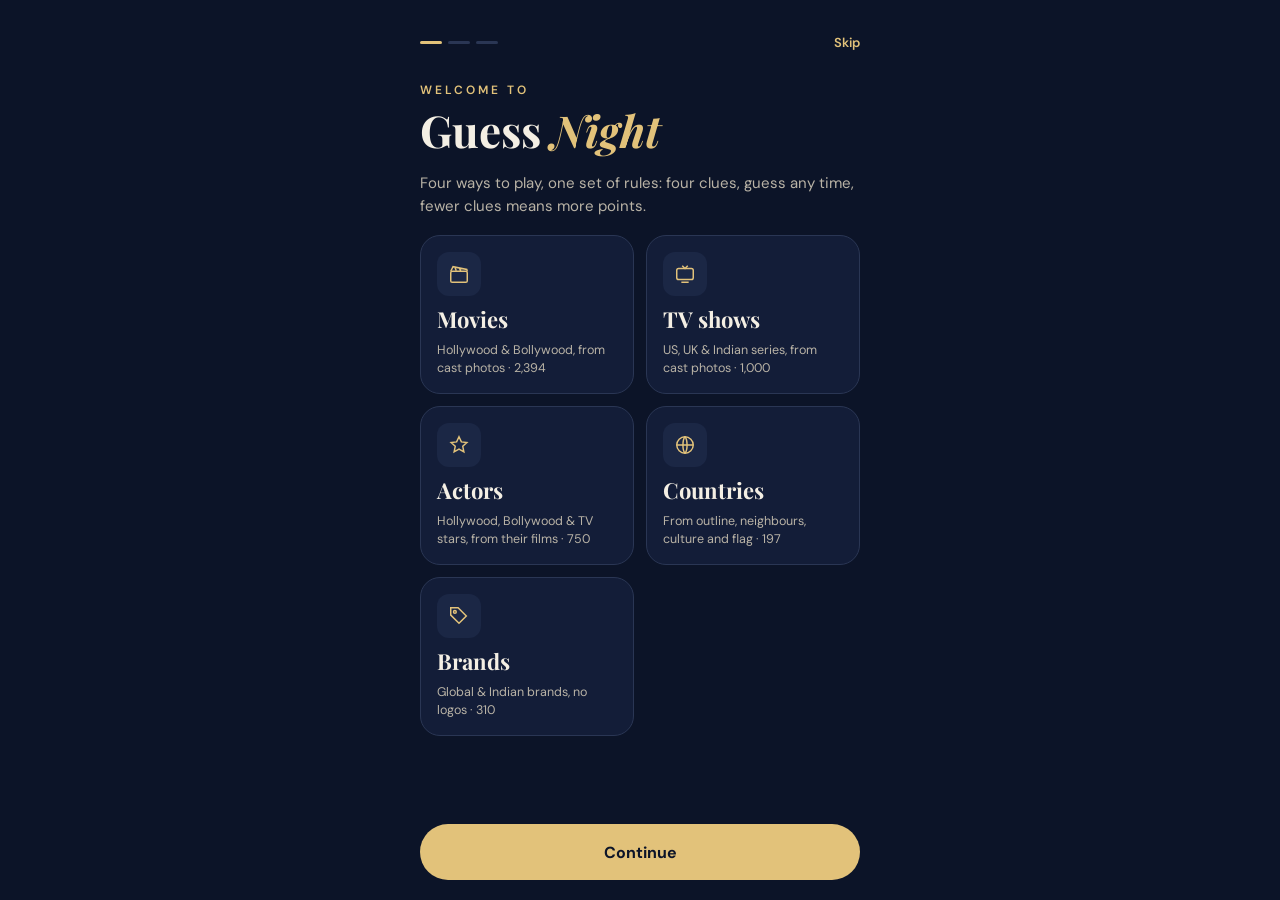
==== beta/index.html @ 8f626cc9 "Beta preview: Guess Night v4.2 with the Actors pack Co-Authored-By: Claude Opus 5.5 (1M context) <no" ====
<!doctype html>
<html lang="en">
<head>
  <meta charset="utf-8" />
  <meta name="viewport" content="width=device-width, initial-scale=1, viewport-fit=cover" />
  <meta name="theme-color" content="#0C1428" />
  <meta name="color-scheme" content="dark" />
  <title>Guess Night</title>
  <link rel="icon" href="data:," />
  <link rel="preconnect" href="https://fonts.googleapis.com" />
  <link rel="preconnect" href="https://fonts.gstatic.com" crossorigin />
  <link href="https://fonts.googleapis.com/css2?family=Playfair+Display:ital,wght@0,600;0,700;1,600&family=DM+Sans:wght@400;500;600;700&display=swap" rel="stylesheet" />
  <script>
    // Anonymous play counts (GoatCounter: no cookies, no personal data). Only on the live site, never on localhost.
    if (/\.github\.io$/.test(location.hostname)) {
      const gc = document.createElement("script"); gc.async = true; gc.src = "https://gc.zgo.at/count.js";
      gc.dataset.goatcounter = "https://shyam3101.goatcounter.com/count"; document.head.appendChild(gc);
    }
  </script>
  <link rel="stylesheet" href="styles.css?v=4.2" />
</head>
<body>
<div id="app">

  <!-- ===== ONBOARDING 1: welcome ===== -->
  <section class="screen" id="ob1" aria-labelledby="ob1q">
    <div class="ob-top"><div class="dots" aria-hidden="true"><i class="on"></i><i></i><i></i></div><button class="link-btn" data-skip>Skip</button></div>
    <div><div class="label gold">Welcome to</div><h1 class="ob-q" id="ob1q" style="font-size:44px">Guess <em style="color:var(--gold)">Night</em></h1></div>
    <p class="ob-sub">Four ways to play, one set of rules: four clues, guess any time, fewer clues means more points.</p>
    <div class="cat-grid" id="obCats"></div>
    <button class="btn primary wide" id="ob1Next" style="margin-top:auto">Continue</button>
  </section>

  <!-- ===== ONBOARDING 2: level ===== -->
  <section class="screen" id="ob2" aria-labelledby="ob2q">
    <div class="ob-top"><div class="dots" aria-hidden="true"><i class="on"></i><i class="on"></i><i></i></div><button class="link-btn" data-skip>Skip</button></div>
    <h1 class="ob-q" id="ob2q">How hard should it be?</h1>
    <p class="ob-sub">You can change this any time.</p>
    <div style="display:flex;flex-direction:column;gap:12px">
      <button class="choice" data-level="supereasy"><span><strong>Just the hits</strong><small>Super easy · only the most famous answers, extra guess.</small></span></button>
      <button class="choice" data-level="easy"><span><strong>Casual</strong><small>Well-known answers with the clearest clues first.</small></span></button>
      <button class="choice" data-level="medium"><span><strong>Buff</strong><small>A good mix of famous and less obvious.</small></span></button>
      <button class="choice" data-level="hard"><span><strong>Nerd</strong><small>Everything, with the trickiest clues first.</small></span></button>
    </div>
  </section>

  <!-- ===== ONBOARDING 3: nickname ===== -->
  <section class="screen" id="ob3" aria-labelledby="ob3q">
    <div class="ob-top"><div class="dots" aria-hidden="true"><i class="on"></i><i class="on"></i><i class="on"></i></div><button class="link-btn" data-skip>Skip</button></div>
    <h1 class="ob-q" id="ob3q">What should we call you?</h1>
    <p class="ob-sub">Shown on your scores. Keep ours or type your own.</p>
    <div class="name-row">
      <label for="nickInput" class="sr">Nickname</label>
      <input id="nickInput" class="text-input" maxlength="24" autocomplete="off" />
      <button class="icon-btn" id="nickShuffle" aria-label="Suggest another name" style="width:56px;height:56px">
        <svg width="20" height="20" viewBox="0 0 24 24" fill="none" stroke="currentColor" stroke-width="2" stroke-linecap="round" aria-hidden="true"><path d="M3 7h3c5 0 7 10 12 10h3M3 17h3c2 0 3.5-1.6 4.7-3.5M14.3 9.5C15.5 8 16.9 7 18 7h3M18 4l3 3-3 3M18 14l3 3-3 3"/></svg>
      </button>
    </div>
    <div style="margin-top:auto;display:flex;flex-direction:column;gap:6px">
      <button class="btn primary wide" id="obPractice">Try a practice round</button>
      <button class="btn text wide" id="obSkipPractice">Skip practice</button>
    </div>
  </section>

  <!-- ===== HUB ===== -->
  <section class="screen" id="hubScreen" aria-labelledby="hubTitle">
    <div class="row"><div class="label gold">Tonight's lineup</div><div class="spacer"></div>
      <button class="icon-btn" id="openSettings" aria-label="Settings"><svg width="18" height="18" viewBox="0 0 24 24" fill="none" stroke="currentColor" stroke-width="1.8" aria-hidden="true"><path d="M4 7h10M18 7h2M4 17h4M12 17h8"/><circle cx="16" cy="7" r="2"/><circle cx="10" cy="17" r="2"/></svg></button>
    </div>
    <div style="text-align:center;display:flex;flex-direction:column;gap:8px">
      <h1 class="title" id="hubTitle" style="font-size:50px">Guess <em style="color:var(--gold)">Night</em></h1>
      <p class="muted" id="hubGreeting" style="margin:0;font-size:15px;line-height:1.5">Pick a category. Four clues. Name it before the curtain falls.</p>
    </div>
    <div class="seg two" id="modeSeg" role="group" aria-label="Game mode"><button data-v="solo">Solo</button><button data-v="party">Party</button></div>

    <div class="cat-grid" id="catGrid"></div>

    <div class="party-setup" id="partySetup" hidden>
      <div class="row"><div class="label">How many players?</div><span class="spacer"></span>
        <div class="stepper"><button class="icon-btn" id="pMinus" aria-label="Remove a player">−</button><b id="pCount" aria-live="polite">3</b><button class="icon-btn" id="pPlus" aria-label="Add a player">+</button></div></div>
      <div class="pnames" id="pNames"></div>
      <div class="label">What are we guessing?</div>
      <div class="row" style="flex-wrap:wrap;gap:6px" id="pCats"></div>
      <div class="muted" id="pCatNote" style="font-size:13px;line-height:1.5"></div>
      <div class="label">How do you play?</div>
      <div class="seg two" id="pStyle" role="group" aria-label="Party style"><button data-v="shout">Shout it out</button><button data-v="turns">Take turns</button></div>
      <div class="muted" id="pStyleNote" style="font-size:13px;line-height:1.5"></div>
      <div id="pRounds"><div class="rounds-box" data-rounds><div class="yp-head"><span class="label" data-rl>Rounds</span><b data-rv>Endless</b></div>
        <div class="range"><div class="rail"><div class="fill" data-rf style="left:0"></div></div><input type="range" min="0" max="5" step="1" data-rr aria-label="Number of rounds"></div>
        <div class="rticks"><span>5</span><span>10</span><span>15</span><span>20</span><span>30</span><span>∞</span></div></div></div>
      <div class="muted" id="pRoundsNote" style="font-size:13px"></div>
      <div class="label">Difficulty</div>
      <div class="seg five" id="pDiff" role="group" aria-label="Difficulty"><button data-v="supereasy">Super easy</button><button data-v="easy">Easy</button><button data-v="medium">Medium</button><button data-v="hard">Hard</button><button data-v="mixed">Mixed</button></div>
      <div class="switch-row"><span id="lblPartyVoice">Hands-free voice<small>The app hears the right answer for you</small></span><button class="switch" role="switch" id="swPartyVoice" aria-labelledby="lblPartyVoice"></button></div>
      <button class="btn primary wide" id="startParty">Start party game</button>
    </div>

    <div class="home-foot" style="margin-top:auto"><span id="hubRecords"></span><span class="spacer"></span><button class="link-btn" id="openAbout">About</button><button class="link-btn" data-howto>How to play</button></div>
  </section>

  <!-- ===== CATEGORY HOME ===== -->
  <section class="screen" id="homeScreen" aria-labelledby="homeTitle">
    <div class="back-row"><button class="icon-btn" data-hub aria-label="Back to all categories"><svg width="18" height="18" viewBox="0 0 24 24" fill="none" stroke="currentColor" stroke-width="2" aria-hidden="true"><path d="M15 6l-6 6 6 6"/></svg></button><div class="label gold" id="homeKicker">Guess Night</div></div>
    <div style="display:flex;flex-direction:column;align-items:center;gap:12px">
      <div class="faces" id="homeFaces"></div>
      <h1 class="title" id="homeTitle" style="font-size:44px;text-align:center"></h1>
      <p class="muted" id="homeGreeting" style="margin:0;text-align:center;font-size:15px;max-width:300px;line-height:1.5"></p>
    </div>
    <div style="display:flex;flex-direction:column;gap:10px" id="homeFilterBox">
      <div class="label" id="homeFilterLabel"></div>
      <div class="row" style="flex-wrap:wrap;gap:6px" id="homeFilters"></div>
    </div>
    <div style="display:flex;flex-direction:column;gap:10px">
      <div class="label">Difficulty</div>
      <div class="seg five" id="homeDiff" role="group" aria-label="Difficulty"><button data-v="supereasy">Super easy</button><button data-v="easy">Easy</button><button data-v="medium">Medium</button><button data-v="hard">Hard</button><button data-v="mixed">Mixed</button></div>
      <div class="diff-note" id="homeDiffNote"></div>
    </div>
    <div style="display:flex;flex-direction:column;gap:10px">
      <div class="label">Time per clue</div>
      <div class="seg three" id="homeTime" role="group" aria-label="Time per clue"><button data-v="15">15 sec</button><button data-v="30">30 sec</button><button data-v="60">1 min</button></div>
    </div>
    <div class="switch-row"><span id="lblHomeVoice">Hands-free voice<small id="homeVoiceNote">Say your answer out loud to guess</small></span><button class="switch" role="switch" id="swHomeVoice" aria-labelledby="lblHomeVoice"></button></div>
    <div style="display:flex;flex-direction:column;gap:10px" id="homeYearsBox">
      <button class="collapse-row" id="yearsToggle" aria-expanded="false" aria-controls="homeYears"><span>Years: <span id="yearsSummary" style="color:var(--gold)">All</span> <span class="match" id="homeMatchMini"></span></span><svg class="chev" width="18" height="18" viewBox="0 0 24 24" fill="none" stroke="currentColor" stroke-width="2" aria-hidden="true"><path d="M6 9l6 6 6-6"/></svg></button>
      <div id="homeYears" class="yp" data-yp hidden></div>
    </div>
    <div id="homeRounds"><div class="rounds-box" data-rounds><div class="yp-head"><span class="label" data-rl>Rounds</span><b data-rv>Endless</b></div>
        <div class="range"><div class="rail"><div class="fill" data-rf style="left:0"></div></div><input type="range" min="0" max="5" step="1" data-rr aria-label="Number of rounds"></div>
        <div class="rticks"><span>5</span><span>10</span><span>15</span><span>20</span><span>30</span><span>∞</span></div></div></div>
    <div class="match" id="homeMatchLine"></div>
    <div style="display:flex;flex-direction:column;gap:10px;margin-top:auto">
      <button class="btn primary wide" id="startSolo">Start solo game</button>
      <button class="daily-card" id="dailyCard"></button>
    </div>
    <div class="home-foot"><span id="homeRecords"></span><span class="spacer"></span><button class="link-btn" id="openStats">Stats</button><button class="link-btn" data-howto>How to play</button></div>
  </section>

  <!-- ===== GAME ===== -->
  <section class="screen" id="gameScreen" aria-label="Game">
    <div class="hud">
      <button class="icon-btn" id="quitBtn" aria-label="Quit game"><svg width="16" height="16" viewBox="0 0 24 24" fill="none" stroke="currentColor" stroke-width="2" aria-hidden="true"><path d="M6 6l12 12M18 6L6 18"/></svg></button>
      <div class="stars" id="hudLives" role="img"></div>
      <div class="label gold" id="hudMode" hidden></div>
      <div class="hud-score"><b id="hudScore">0</b><small id="hudStreak">No streak yet</small></div>
    </div>
    <div style="display:flex;flex-direction:column;gap:10px">
      <div class="act-row">
        <div class="act-title" id="actTitle">Act I</div>
        <div class="ring" id="ring" role="timer" aria-live="off">
          <svg width="48" height="48" viewBox="0 0 48 48" aria-hidden="true"><circle class="track" cx="24" cy="24" r="20" fill="none" stroke-width="3"/><circle class="prog" id="ringProg" cx="24" cy="24" r="20" fill="none" stroke-width="3" stroke-linecap="round" stroke-dasharray="125.66" stroke-dashoffset="0"/></svg>
          <span id="ringNum">15</span>
        </div>
      </div>
      <div class="bars" id="bars" aria-hidden="true"><i><b></b></i><i><b></b></i><i><b></b></i><i><b></b></i></div>
      <div class="worth"><span id="actHint"></span><span>Worth <b id="worthNum">150</b></span></div>
    </div>
    <div class="mix-chip" id="mixChip" hidden></div>
    <div class="cast" id="cast" aria-live="polite"></div>
    <div class="info-cards" id="infoCards"></div>
    <div class="tried" id="tried" hidden></div>
    <div class="coach" id="coach" hidden><p id="coachText"></p><div class="row"><span class="label" id="coachStep"></span><span class="spacer"></span><button class="btn primary" id="coachNext" style="height:44px">Next</button></div></div>
    <div class="guess-area">
      <div class="heard" id="heard" aria-live="polite"></div>
      <div class="feedback" id="feedback" aria-live="polite"></div>
      <div class="guess-row">
        <div class="sugg" id="sugg" hidden role="listbox" aria-label="Matching answers"></div>
        <label for="guessInput" class="sr">Your answer</label>
        <input id="guessInput" class="text-input" placeholder="Search" autocomplete="off" autocorrect="off" autocapitalize="off" spellcheck="false" enterkeyhint="go" />
        <button class="mic" id="micBtn" aria-label="Turn on hands-free voice" aria-pressed="false"><svg width="22" height="22" viewBox="0 0 24 24" fill="none" stroke="currentColor" stroke-width="1.8" stroke-linecap="round" aria-hidden="true"><rect x="9" y="3" width="6" height="11" rx="3"/><path d="M5 11a7 7 0 0 0 14 0M12 18v3"/></svg></button>
        <button class="btn primary" id="guessBtn" style="height:56px;padding:0 20px">Guess</button>
      </div>
      <div class="hint-line" id="hintLine">3 guesses left</div>
      <div class="row"><button class="btn text" id="skipBtn" style="color:var(--muted);padding:0 4px">Skip</button><span class="spacer"></span><button class="btn text" id="nextActBtn" style="padding:0 4px">Next clue now</button></div>
    </div>
  </section>

  <!-- ===== REVEAL ===== -->
  <section class="screen" id="revealScreen" aria-labelledby="revTitle">
    <div class="label gold">And the answer is</div>
    <div class="poster-wrap" id="revVisual"><img class="poster" id="revPoster" alt="" /><div class="shimmer" id="revShimmer" hidden></div></div>
    <div class="tier" id="revTier"></div>
    <div style="display:flex;flex-direction:column;gap:4px"><h2 class="title" id="revTitle" style="font-size:34px"></h2><div class="muted" id="revMeta" style="font-size:14px"></div></div>
    <div class="breakdown" id="revBreak"></div>
    <div class="row" style="justify-content:center;align-items:baseline;gap:10px"><div class="big-pts" id="revPts">+0</div><div class="muted" id="revTotal" style="font-size:14px"></div></div>
    <div id="revBadge"></div>
    <div class="board" id="revBoard" hidden></div>
    <div class="stars" id="revLives" role="img" style="justify-content:center"></div>
    <div class="starring" id="revStarring"></div>
    <button class="stay" id="reportBtn" style="font-size:12px">Report a problem with this one</button>
    <div class="rev-cta">
      <button class="btn primary wide big" id="revNext"><span class="fillbar" aria-hidden="true"></span><span class="lbl" id="revNextLbl">Next</span></button>
      <div class="row" style="justify-content:center;gap:18px"><button class="stay" id="revStay" hidden>Stay on this one</button><button class="stay" id="revEnd">End game</button></div>
    </div>
  </section>

  <!-- ===== GAME OVER ===== -->
  <section class="screen" id="overScreen" aria-labelledby="overTitle">
    <div style="text-align:center;display:flex;flex-direction:column;align-items:center;gap:8px;padding-top:10px">
      <svg class="trophy" width="54" height="54" viewBox="0 0 24 24" fill="none" stroke="currentColor" stroke-width="1.4" aria-hidden="true"><path d="M8 4h8v5a4 4 0 0 1-8 0z"/><path d="M8 6H5a3 3 0 0 0 3 4M16 6h3a3 3 0 0 1-3 4M12 13v4M9 21h6M10 17h4"/></svg>
      <div class="label gold">The awards</div>
      <h1 class="title" id="overTitle" style="font-size:22px;font-weight:600;font-style:italic">For outstanding guessing, the score goes to</h1>
      <div class="muted" id="overName"></div>
      <div class="big-pts" id="overScore" style="font-size:64px">0</div>
    </div>
    <div id="overAward"></div>
    <div class="grid2">
      <div class="stat"><small id="overNailedLabel">Nailed</small><b id="overNailed">0</b></div>
      <div class="stat"><small>Best streak</small><b id="overStreak">0</b></div>
    </div>
    <div class="list-line" id="overLists"></div>
    <div style="margin-top:auto;display:flex;flex-direction:column;gap:8px">
      <button class="btn primary wide" id="overAgain">Play again</button>
      <div class="row"><button class="btn ghost" id="overShare" style="flex:1">Share score</button><button class="btn ghost" id="overHome" style="flex:1">Home</button></div>
    </div>
  </section>

  <!-- ===== PARTY PODIUM ===== -->
  <section class="screen" id="podiumScreen" aria-labelledby="podTitle">
    <div style="text-align:center;display:flex;flex-direction:column;align-items:center;gap:6px;padding-top:6px">
      <svg class="trophy" width="48" height="48" viewBox="0 0 24 24" fill="none" stroke="currentColor" stroke-width="1.4" aria-hidden="true"><path d="M8 4h8v5a4 4 0 0 1-8 0z"/><path d="M8 6H5a3 3 0 0 0 3 4M16 6h3a3 3 0 0 1-3 4M12 13v4M9 21h6M10 17h4"/></svg>
      <div class="label gold">And the award goes to</div>
      <h1 class="title" id="podTitle" style="font-size:40px"></h1>
      <div class="muted" id="podSub"></div>
    </div>
    <div class="podium" id="podium"></div>
    <div class="board" id="podBoard"></div>
    <div class="label">Special awards</div>
    <div class="awards-list" id="podAwards"></div>
    <div style="margin-top:auto;display:flex;gap:8px"><button class="btn primary" id="podRematch" style="flex:1">Rematch</button><button class="btn ghost" id="podHome" style="flex:1">Home</button></div>
  </section>

  <!-- ===== DAILY RESULT ===== -->
  <section class="screen" id="dailyScreen" aria-labelledby="dailyTitle">
    <div class="row"><button class="icon-btn" data-home aria-label="Back"><svg width="18" height="18" viewBox="0 0 24 24" fill="none" stroke="currentColor" stroke-width="2" aria-hidden="true"><path d="M15 6l-6 6 6 6"/></svg></button><div class="label gold" id="dailyKicker">Daily challenge</div></div>
    <div style="text-align:center;display:flex;flex-direction:column;gap:6px"><h1 class="title" id="dailyTitle" style="font-size:36px"></h1><div class="muted" id="dailySub"></div></div>
    <div class="squares" id="dailySquares"></div>
    <div class="muted" style="font-size:12px;text-align:center">Gold = solved on the first clue. Darker = more clues needed. Empty = missed.</div>
    <div class="list-line" id="dailyFilms"></div>
    <div class="share-box" id="dailyShare"></div>
    <div style="margin-top:auto;display:flex;gap:8px"><button class="btn primary" id="dailyShareBtn" style="flex:1">Share</button><button class="btn ghost" id="dailyCopyBtn" style="flex:1">Copy</button></div>
    <div class="muted" style="font-size:13px;text-align:center">A new set of 5 arrives tomorrow.</div>
  </section>

  <!-- ===== STATS ===== -->
  <section class="screen" id="statsScreen" aria-labelledby="statsTitle">
    <div class="row"><button class="icon-btn" data-home aria-label="Back"><svg width="18" height="18" viewBox="0 0 24 24" fill="none" stroke="currentColor" stroke-width="2" aria-hidden="true"><path d="M15 6l-6 6 6 6"/></svg></button><h1 class="title" id="statsTitle" style="font-size:28px">Your stats</h1></div>
    <div class="grid2" id="statsGrid"></div>
    <div class="label" id="statsCatLabel">Accuracy</div>
    <div id="statsInd" style="display:flex;flex-direction:column;gap:10px"></div>
    <div class="label" id="statsDecadeLabel">Best decade</div>
    <div id="statsDecade" class="list-line"></div>
    <button class="btn text" id="resetStats" style="margin-top:auto">Reset stats</button>
  </section>

  <!-- ===== SETTINGS ===== -->
  <section class="screen" id="settingsScreen" aria-labelledby="setTitle">
    <div class="row"><button class="icon-btn" data-hub aria-label="Back"><svg width="18" height="18" viewBox="0 0 24 24" fill="none" stroke="currentColor" stroke-width="2" aria-hidden="true"><path d="M15 6l-6 6 6 6"/></svg></button><h1 class="title" id="setTitle" style="font-size:28px">Settings</h1></div>
    <div class="set-group"><div class="label">Difficulty</div>
      <div class="seg five" id="setDiff" role="group" aria-label="Difficulty"><button data-v="supereasy">Super easy</button><button data-v="easy">Easy</button><button data-v="medium">Medium</button><button data-v="hard">Hard</button><button data-v="mixed">Mixed</button></div></div>
    <div class="set-group"><div class="label">Time per clue</div>
      <div class="seg three" id="setTime" role="group" aria-label="Time per clue"><button data-v="15">15 sec</button><button data-v="30">30 sec</button><button data-v="60">1 min</button></div>
      <div class="muted" style="font-size:12px">Daily challenges always use 15 seconds, so everyone's scores compare fairly.</div>
      <div class="toggle-row"><span id="lblAuto">Auto next<small style="display:block;color:var(--muted);font-size:12px">Start the next round 3 seconds after each answer</small></span><button class="switch" role="switch" id="swAuto" aria-labelledby="lblAuto"></button></div></div>
    <div class="set-group"><label class="label" for="setNick">Nickname</label><input id="setNick" class="text-input" maxlength="24" autocomplete="off" /></div>
    <div>
      <div class="toggle-row"><span id="lblSound">Sound effects</span><button class="switch" role="switch" id="swSound" aria-labelledby="lblSound"></button></div>
      <div class="toggle-row"><span id="lblVib">Vibration</span><button class="switch" role="switch" id="swVib" aria-labelledby="lblVib"></button></div>
      <div class="toggle-row"><span id="lblVoice">Hands-free voice</span><button class="switch" role="switch" id="swVoice" aria-labelledby="lblVoice"></button></div>
      <div class="set-group" style="padding:12px 0"><div class="label">Voice language</div>
        <div class="seg three" id="setLang" role="group" aria-label="Voice language"><button data-v="en-IN">English (India)</button><button data-v="en-US">English (US)</button><button data-v="hi-IN">Hindi</button></div>
        <div class="muted" id="voiceSupport" style="font-size:12px"></div></div>
      <div class="toggle-row"><span id="lblRm">Reduce motion</span><button class="switch" role="switch" id="swRm" aria-labelledby="lblRm"></button></div>
    </div>
    <button class="btn ghost wide" id="resetSeen">Reset seen answers</button>
    <button class="btn ghost wide" id="replayTutorial">Replay the tutorial</button>
    <button class="btn ghost wide" id="openAbout2">About &amp; credits</button>
  </section>

  <!-- ===== ABOUT ===== -->
  <section class="screen" id="aboutScreen" aria-labelledby="aboutTitle">
    <div class="row"><button class="icon-btn" data-hub aria-label="Back"><svg width="18" height="18" viewBox="0 0 24 24" fill="none" stroke="currentColor" stroke-width="2" aria-hidden="true"><path d="M15 6l-6 6 6 6"/></svg></button><h1 class="title" id="aboutTitle" style="font-size:28px">About</h1></div>
    <div class="about" id="aboutBody"></div>
  </section>
</div>

<!-- countdown -->
<div class="overlay" id="countdown" hidden aria-live="assertive">
  <div class="countdown">
    <span class="slate" id="cdIcon"></span>
    <div class="label gold" id="cdLabel">Round 1</div>
    <div class="num" id="cdNum">3</div>
  </div>
</div>

<!-- how to play -->
<div class="sheet-bg" id="howTo" hidden>
  <div class="sheet" role="dialog" aria-modal="true" aria-labelledby="howToTitle">
    <h2 class="title" id="howToTitle" style="font-size:26px">How to play</h2>
    <ol id="howToActs"></ol>
    <p class="muted" style="margin:0;line-height:1.6;font-size:14px">A new clue arrives every 15 seconds (30 seconds or 1 minute in Settings). Guess any time. Earlier clues are worth more (100, 75, 50, 25) plus a speed bonus. You get 3 guesses per round; each miss costs 10 points. Right answers in a row raise your streak multiplier. Miss one and you lose a star; lose all 3 and the curtain falls. Skip up to 3 per game without losing a star (your streak resets). A close answer, like another title from the same series or franchise, earns 75%.</p>
    <button class="btn primary wide" data-close>Got it</button>
  </div>
</div>

<div class="sheet-bg" id="whoSheet" hidden>
  <div class="sheet" role="dialog" aria-modal="true" aria-labelledby="whoTitle">
    <div class="label gold" id="whoKicker">Correct!</div>
    <h2 class="title" id="whoTitle" style="font-size:28px">Who said it?</h2>
    <div class="muted" id="whoPts"></div>
    <div class="who-list" id="whoList"></div>
    <button class="btn text" id="whoNobody">Nobody, it was misheard. Keep playing</button>
  </div>
</div>
<div class="sheet-bg" id="reportSheet" hidden>
  <div class="sheet" role="dialog" aria-modal="true" aria-labelledby="reportTitle">
    <h2 class="title" id="reportTitle" style="font-size:24px">What's wrong?</h2>
    <div class="muted" id="reportFilm" style="font-size:14px"></div>
    <div class="who-list" id="reportReasons" style="grid-template-columns:1fr"></div>
    <label class="label" for="reportNote">Note (optional)</label>
    <input id="reportNote" class="text-input" maxlength="200" placeholder="What did you notice?" autocomplete="off" />
    <button class="btn primary wide" id="reportSend" disabled>Send report</button>
    <p class="muted" style="margin:0;font-size:12px;line-height:1.5">Opens a pre-filled report on GitHub in a new tab (you'll need a free GitHub account to submit it). It's also saved on this device.</p>
    <button class="btn text wide" data-close>Cancel</button>
  </div>
</div>
<div class="sheet-bg" id="voiceSheet" hidden>
  <div class="sheet" role="dialog" aria-modal="true" aria-labelledby="voiceTitle">
    <h2 class="title" id="voiceTitle" style="font-size:26px">Hands-free voice</h2>
    <p class="muted" style="margin:0;line-height:1.6;font-size:14px">While a round is on screen, the microphone listens. Say the answer and it counts the moment it's right. Chatter and wrong answers are ignored and never cost you anything. You can also say “next clue” or “skip”.</p>
    <p class="muted" style="margin:0;line-height:1.6;font-size:14px">Your browser's speech service (Apple or Google) turns speech into text. Your browser will ask for microphone permission once. The mic is only on during a round, never on menus.</p>
    <button class="btn primary wide" id="voiceOk">Turn on voice</button>
    <button class="btn text wide" data-close>Not now</button>
  </div>
</div>

<canvas id="confetti" hidden></canvas>
<div class="toast" id="toast" hidden role="status"></div>

<script src="packs/manifest.js?v=4.2"></script>
<script src="core.js?v=4.2"></script>
<script src="packs.js?v=4.2"></script>
<script src="game.js?v=4.2"></script>
<script src="app.js?v=4.2"></script>
</body>
</html>
---- beta/styles.css ----
:root {
      --bg: #0C1428; --s1: #131D38; --s2: #1B2745; --b1: #2A3654; --b2: #3A4766;
      --gold: #E2C27A; --gold-h: #F1D9A0; --text: #F4EFE4; --muted: #B9B3A6; --dim: #8E97AE; --coral: #F08A6C;
      --serif: 'Playfair Display', Georgia, serif; --sans: 'DM Sans', system-ui, -apple-system, sans-serif;
    }
    * { box-sizing: border-box; -webkit-tap-highlight-color: transparent; }
    html, body { margin: 0; min-height: 100%; background: var(--bg); color: var(--text); font-family: var(--sans); -webkit-font-smoothing: antialiased; }
    button, input { font: inherit; color: inherit; }
    button { cursor: pointer; }
    button:disabled { cursor: default; }
    [hidden] { display: none !important; }
    :focus-visible { outline: 2px solid var(--gold); outline-offset: 3px; }
    a { color: var(--gold); }

    #app { max-width: 480px; margin: 0 auto; min-height: 100dvh; padding: max(20px, env(safe-area-inset-top)) 20px max(20px, env(safe-area-inset-bottom)); display: flex; flex-direction: column; }
    .screen { display: none; flex: 1; flex-direction: column; gap: 18px; min-height: 0; }
    .screen.active { display: flex; animation: fade 260ms ease both; }
    @keyframes fade { from { opacity: 0; transform: translateY(6px); } to { opacity: 1; transform: none; } }

    /* ---------- shared bits ---------- */
    .label { font-size: 12px; font-weight: 600; letter-spacing: 2px; text-transform: uppercase; color: var(--muted); }
    .label.gold { color: var(--gold); letter-spacing: 3px; }
    .serif { font-family: var(--serif); }
    .title { font-family: var(--serif); font-weight: 700; line-height: 1.05; margin: 0; }
    .btn { height: 56px; border-radius: 999px; border: 0; padding: 0 24px; font-weight: 700; font-size: 16px; display: inline-flex; align-items: center; justify-content: center; gap: 8px; }
    .btn.primary { background: var(--gold); color: var(--bg); }
    .btn.primary:hover { background: var(--gold-h); }
    .btn.primary:disabled { opacity: .45; }
    .btn.ghost { background: transparent; border: 1px solid var(--b1); color: var(--text); font-weight: 600; }
    .btn.text { background: transparent; color: var(--gold); height: 44px; font-weight: 600; font-size: 14px; }
    .btn.wide { width: 100%; }
    .icon-btn { width: 44px; height: 44px; border-radius: 50%; border: 1px solid var(--b1); background: transparent; color: #C9C3B6; display: grid; place-items: center; flex: 0 0 auto; }
    .chip { height: 44px; padding: 0 12px; white-space: nowrap; border-radius: 999px; border: 1.5px solid var(--b2); background: transparent; color: var(--text); font-weight: 600; font-size: 14px; display: inline-flex; align-items: center; gap: 6px; }
    .chip[aria-pressed="true"] { background: var(--gold); border-color: var(--gold); color: var(--bg); font-weight: 700; }
    .chip .tick { display: none; }
    .chip[aria-pressed="true"] .tick { display: inline; }
    .chip:disabled { border-style: dashed; color: var(--dim); }
    .seg { display: grid; grid-template-columns: repeat(4, minmax(0, 1fr)); border: 1px solid var(--b1); border-radius: 14px; overflow: hidden; }
    .seg.three { grid-template-columns: repeat(3, minmax(0, 1fr)); }
    .seg button { height: 44px; border: 0; background: transparent; color: var(--text); font-weight: 600; font-size: 14px; }
    .seg button[aria-pressed="true"] { background: var(--s2); color: var(--gold); font-weight: 700; }
    .row { display: flex; align-items: center; gap: 10px; }
    .spacer { flex: 1; }
    .muted { color: var(--muted); }
    .card { background: var(--s1); border: 1px solid var(--b1); border-radius: 18px; padding: 16px; }
    .stars { display: flex; gap: 6px; align-items: center; }
    .star { width: 16px; height: 16px; }
    .star.lost path { fill: none; stroke: var(--b2); stroke-width: 1.5; }
    .divider { border-top: 1px solid var(--b1); }

    /* ---------- onboarding ---------- */
    .ob-top { display: flex; align-items: center; justify-content: space-between; min-height: 44px; }
    .dots { display: flex; gap: 6px; }
    .dots i { width: 22px; height: 3px; border-radius: 3px; background: var(--b1); }
    .dots i.on { background: var(--gold); }
    .ob-q { font-family: var(--serif); font-size: 32px; font-weight: 700; line-height: 1.1; margin: 8px 0 0; }
    .ob-sub { color: var(--muted); font-size: 15px; margin: 0; line-height: 1.5; }
    .choice { width: 100%; min-height: 88px; text-align: left; border-radius: 18px; border: 1.5px solid var(--b1); background: var(--s1); padding: 16px 18px; display: flex; align-items: center; gap: 14px; }
    .choice[aria-pressed="true"] { border-color: var(--gold); background: var(--s2); }
    .choice strong { display: block; font-size: 17px; }
    .choice small { display: block; color: var(--muted); font-size: 13px; margin-top: 3px; line-height: 1.4; }
    .choice .check { margin-left: auto; width: 26px; height: 26px; border-radius: 50%; border: 1.5px solid var(--b2); display: grid; place-items: center; flex: 0 0 auto; color: var(--bg); }
    .choice[aria-pressed="true"] .check { background: var(--gold); border-color: var(--gold); }
    .choice .emblem { width: 44px; height: 44px; border-radius: 12px; background: var(--s2); display: grid; place-items: center; color: var(--gold); flex: 0 0 auto; }
    .name-row { display: flex; gap: 8px; }
    .text-input { flex: 1; min-width: 0; height: 56px; border-radius: 999px; border: 1px solid var(--b2); background: var(--s1); color: var(--text); padding: 0 20px; font-size: 17px; outline: none; }
    .text-input:focus { border-color: var(--gold); }

    /* ---------- home ---------- */
    .faces { display: flex; justify-content: center; }
    .faces img { width: 80px; height: 80px; border-radius: 50%; object-fit: cover; object-position: 50% 20%; border: 2px solid var(--gold); filter: grayscale(1); background: var(--s2); }
    .faces img + img { margin-left: -18px; }
    .daily-card { width: 100%; text-align: left; display: flex; align-items: center; gap: 14px; border-radius: 18px; border: 1px solid var(--gold); background: linear-gradient(135deg, rgba(226,194,122,.14), rgba(226,194,122,.03)); padding: 14px 16px; min-height: 64px; color: var(--text); }
    .daily-card strong { display: block; font-size: 15px; }
    .daily-card small { color: var(--muted); font-size: 13px; }
    .daily-card .cal { width: 40px; height: 40px; border-radius: 10px; background: var(--gold); color: var(--bg); display: grid; place-items: center; font-weight: 700; font-family: var(--serif); font-size: 18px; flex: 0 0 auto; }
    .home-foot { display: flex; align-items: center; gap: 14px; font-size: 13px; color: var(--muted); }
    .home-foot b { color: var(--text); }
    .link-btn { background: none; border: 0; color: var(--gold); font-weight: 600; font-size: 13px; padding: 12px 0; }

    /* ---------- game ---------- */
    .hud { display: flex; align-items: center; justify-content: space-between; gap: 10px; }
    .hud-score { text-align: right; }
    .hud-score b { display: block; font-size: 18px; }
    .hud-score small { font-size: 11px; color: var(--muted); }
    .act-row { display: flex; align-items: center; justify-content: space-between; gap: 10px; }
    .act-title { font-family: var(--serif); font-size: 25px; font-weight: 600; }
    .act-title em { color: var(--gold); }
    .ring { position: relative; width: 48px; height: 48px; flex: 0 0 auto; }
    .ring svg { transform: rotate(-90deg); }
    .ring .track { stroke: var(--b1); }
    .ring .prog { stroke: var(--gold); transition: stroke 200ms; }
    .ring span { position: absolute; inset: 0; display: grid; place-items: center; font-weight: 700; font-size: 16px; font-variant-numeric: tabular-nums; color: var(--gold); }
    .ring.low .prog { stroke: var(--coral); }
    .ring.low span { color: var(--coral); animation: pulse 1s ease infinite; }
    @keyframes pulse { 50% { transform: scale(1.18); } }
    .bars { display: grid; grid-template-columns: repeat(4, minmax(0, 1fr)); gap: 6px; }
    .bars i { height: 3px; background: var(--b1); position: relative; overflow: hidden; }
    .bars i b { position: absolute; inset: 0; background: var(--gold); transform-origin: left; transform: scaleX(0); }
    .worth { font-size: 13px; color: var(--muted); display: flex; justify-content: space-between; }
    .worth b { color: var(--gold); font-size: 15px; }

    .cast { display: grid; grid-template-columns: repeat(2, minmax(0, 1fr)); gap: 16px 14px; }
    .actor { display: flex; flex-direction: column; gap: 8px; min-width: 0; }
    .actor .ph { height: clamp(128px, 24dvh, 214px); border-radius: 4px; overflow: hidden; outline: 1px solid var(--gold); outline-offset: 4px; background: var(--s1); }
    .actor .ph img { width: 100%; height: 100%; object-fit: cover; object-position: 50% 20%; display: block; }
    .actor .nm { font-size: 13px; line-height: 1.25; text-align: center; opacity: 0; transform: translateY(8px); transition: opacity 380ms ease, transform 380ms ease; min-height: 16px; }
    .cast.names .nm { opacity: 1; transform: none; }
    .actor.extra .nm { color: var(--gold); }
    .actor.flip { animation: flipIn 520ms cubic-bezier(.2,.8,.3,1) both; }
    @keyframes flipIn { from { transform: perspective(700px) rotateY(85deg); opacity: 0; } to { transform: none; opacity: 1; } }
    .actor.spot .ph { animation: spot 1.6s ease both; }
    @keyframes spot { 0% { box-shadow: 0 0 0 0 rgba(226,194,122,0); } 25% { box-shadow: 0 0 40px 10px rgba(226,194,122,.55); } 100% { box-shadow: 0 0 0 0 rgba(226,194,122,0); } }
    .locked .ph { outline: 0; border: 1px dashed var(--b2); background: transparent; display: flex; flex-direction: column; align-items: center; justify-content: center; gap: 8px; color: var(--muted); text-align: center; }
    .locked .ph em { font-family: var(--serif); font-size: 16px; color: var(--text); }
    .locked .ph small { font-size: 12px; }
    .cast.compact { grid-template-columns: repeat(4, minmax(0, 1fr)); gap: 8px; }
    .cast.compact .ph { height: 104px; outline-offset: 3px; }
    .cast.compact .nm { font-size: 11.5px; text-align: left; }
    .synopsis { border-top: 1px solid var(--b1); border-bottom: 1px solid var(--b1); padding: 14px 4px; display: flex; flex-direction: column; gap: 8px; }
    .synopsis p { margin: 0; font-family: var(--serif); font-style: italic; font-size: 18px; line-height: 1.45; min-height: 52px; }
    .tried { font-size: 13px; color: var(--muted); }
    .tried s { color: var(--coral); margin-left: 6px; }

    .guess-area { margin-top: auto; display: flex; flex-direction: column; gap: 8px; position: relative; }
    .heard:empty, .feedback:empty { min-height: 0; display: none; }
    .feedback { min-height: 18px; font-size: 13px; text-align: center; color: var(--muted); }
    .feedback.bad { color: var(--coral); }
    .feedback.near { color: var(--gold); font-weight: 600; }
    .guess-row { display: flex; gap: 8px; position: relative; }
    .guess-row .text-input.shake { animation: shake 380ms ease; border-color: var(--coral); }
    @keyframes shake { 20%, 60% { transform: translateX(-7px); } 40%, 80% { transform: translateX(7px); } }
    .sugg { position: absolute; left: 0; right: 0; bottom: calc(100% + 8px); border-radius: 18px; background: var(--s1); border: 1px solid var(--b1); overflow: hidden; z-index: 5; box-shadow: 0 -16px 40px rgba(0,0,0,.45); }
    .sugg button { width: 100%; display: flex; justify-content: space-between; gap: 10px; text-align: left; padding: 13px 18px; border: 0; border-bottom: 1px solid #1F2A47; background: transparent; font-size: 15px; min-height: 46px; }
    .sugg button:last-child { border-bottom: 0; }
    .sugg button:hover, .sugg button:focus-visible { background: var(--s2); color: var(--gold); }
    .sugg span { color: var(--dim); flex: 0 0 auto; }
    .hint-line { font-size: 12px; color: var(--muted); text-align: center; }
    .float { position: absolute; right: 90px; top: -6px; color: var(--coral); font-weight: 700; font-size: 18px; pointer-events: none; animation: floatUp 1s ease forwards; }
    @keyframes floatUp { to { transform: translateY(-46px); opacity: 0; } }
    .coach { border: 1px solid var(--gold); background: var(--s2); border-radius: 18px; padding: 14px 16px; display: flex; flex-direction: column; gap: 10px; animation: fade 300ms ease both; }
    .coach p { margin: 0; font-size: 15px; line-height: 1.5; }
    .coach .row .label { font-size: 11px; }

    /* ---------- reveal ---------- */
    #revealScreen { align-items: center; text-align: center; gap: 14px; }
    .poster-wrap { position: relative; margin-top: 4px; perspective: 900px; }
    .poster { height: clamp(160px, 28dvh, 276px); width: auto; aspect-ratio: 2 / 3; object-fit: cover; border-radius: 4px; outline: 1px solid var(--gold); outline-offset: 6px; display: block; background: var(--s1); }
    .poster.flip { animation: posterFlip 700ms cubic-bezier(.2,.8,.3,1) both; }
    @keyframes posterFlip { from { transform: rotateY(-100deg); opacity: 0; } to { transform: none; opacity: 1; } }
    .poster.miss { filter: grayscale(1) brightness(.75); outline-color: var(--b2); }
    .shimmer { position: absolute; inset: 0; overflow: hidden; border-radius: 4px; pointer-events: none; }
    .shimmer::after { content: ""; position: absolute; top: 0; bottom: 0; width: 60%; left: -80%; background: linear-gradient(100deg, transparent, rgba(241,217,160,.55), transparent); animation: sweep 1.1s 500ms ease forwards; }
    @keyframes sweep { to { left: 130%; } }
    .tier { font-family: var(--serif); font-style: italic; font-size: 20px; color: var(--gold); }
    .tier.miss { color: var(--muted); }
    .breakdown { width: 100%; display: grid; grid-template-columns: repeat(4, minmax(0, 1fr)); border-top: 1px solid var(--b1); border-bottom: 1px solid var(--b1); padding: 12px 0; }
    .breakdown b { display: block; font-size: 18px; }
    .breakdown small { font-size: 11px; color: var(--muted); }
    .big-pts { font-family: var(--serif); font-size: 46px; font-weight: 700; color: var(--gold); line-height: 1; }
    .badge { display: inline-flex; align-items: center; gap: 10px; padding: 10px 16px; border-radius: 999px; border: 1px solid var(--gold); background: var(--s2); animation: popBadge 600ms cubic-bezier(.2,.9,.3,1.4) both; }
    .badge b { font-family: var(--serif); font-size: 17px; color: var(--gold); }
    @keyframes popBadge { from { transform: scale(.4); opacity: 0; } to { transform: none; opacity: 1; } }
    .star.drop { animation: drop 900ms 400ms ease-in forwards; }
    @keyframes drop { to { transform: translateY(40px) rotate(70deg); opacity: 0; } }
    .btn.big { height: 70px; font-size: 20px; position: relative; overflow: hidden; }
    .btn.big .lbl { position: relative; z-index: 1; }
    .btn.big .fillbar { position: absolute; inset: 0; background: rgba(12,20,40,.22); transform-origin: left; transform: scaleX(0); }
    .btn.big.auto .fillbar { animation: fillbar 3s linear forwards; }
    @keyframes fillbar { to { transform: scaleX(1); } }
    .rev-cta { position: sticky; bottom: 0; margin-top: auto; width: 100%; display: flex; flex-direction: column; align-items: center; gap: 2px; padding: 14px 0 max(4px, env(safe-area-inset-bottom)); background: linear-gradient(180deg, rgba(12,20,40,0), var(--bg) 22%); z-index: 3; }
    .stay { background: none; border: 0; color: var(--muted); font-size: 13px; text-decoration: underline; min-height: 40px; padding: 0 12px; }
    .starring { font-size: 13px; color: var(--muted); line-height: 1.55; }
    .starring b { color: var(--text); font-weight: 600; }

    /* ---------- awards / daily / stats ---------- */
    .trophy { color: var(--gold); }
    .award { border: 1px solid var(--gold); border-radius: 18px; padding: 16px; background: linear-gradient(135deg, rgba(226,194,122,.18), rgba(226,194,122,.02)); text-align: center; animation: popBadge 700ms cubic-bezier(.2,.9,.3,1.3) both; }
    .grid2 { display: grid; grid-template-columns: repeat(2, minmax(0, 1fr)); gap: 10px; }
    .stat { background: var(--s1); border: 1px solid var(--b1); border-radius: 16px; padding: 12px 14px; }
    .stat small { display: block; font-size: 11px; letter-spacing: 1px; text-transform: uppercase; color: var(--muted); }
    .stat b { font-size: 24px; font-family: var(--serif); }
    .list-line { font-size: 14px; line-height: 1.6; color: var(--muted); }
    .list-line b { color: var(--text); font-weight: 600; }
    .squares { display: flex; gap: 8px; justify-content: center; }
    .squares i { width: 48px; height: 48px; border-radius: 10px; display: grid; place-items: center; font-style: normal; font-weight: 700; font-size: 15px; }
    .sq1 { background: var(--gold); color: var(--bg); }
    .sq2 { background: #C7A964; color: var(--bg); }
    .sq3 { background: #8C7A52; color: var(--text); }
    .sq4 { background: #5A5240; color: var(--text); }
    .sq0 { background: var(--s1); border: 1px solid var(--b2); color: var(--dim); }
    .share-box { white-space: pre-line; font-size: 15px; line-height: 1.5; background: var(--s1); border: 1px dashed var(--b2); border-radius: 14px; padding: 14px 16px; text-align: left; }
    .bar-row { display: grid; grid-template-columns: 96px 1fr 52px; align-items: center; gap: 10px; font-size: 14px; }
    .bar-row .track { height: 8px; border-radius: 8px; background: var(--s2); overflow: hidden; }
    .bar-row .track b { display: block; height: 100%; background: var(--gold); border-radius: 8px; }

    /* ---------- settings ---------- */
    .set-group { display: flex; flex-direction: column; gap: 10px; }
    .toggle-row { display: flex; align-items: center; justify-content: space-between; min-height: 52px; border-bottom: 1px solid var(--b1); font-size: 15px; }
    .switch { width: 52px; height: 32px; border-radius: 999px; border: 0; background: var(--b2); position: relative; flex: 0 0 auto; }
    .switch::after { content: ""; position: absolute; top: 4px; left: 4px; width: 24px; height: 24px; border-radius: 50%; background: var(--text); transition: transform 200ms; }
    .switch[aria-checked="true"] { background: var(--gold); }
    .switch[aria-checked="true"]::after { transform: translateX(20px); background: var(--bg); }
    .set-group .text-input { flex: none; }
    .range { position: relative; height: 44px; }
    .range .rail { position: absolute; left: 14px; right: 14px; top: 20px; height: 4px; border-radius: 4px; background: var(--b1); }
    .range .fill { position: absolute; top: 0; bottom: 0; background: var(--gold); border-radius: 4px; }
    .range input[type=range] { position: absolute; left: 0; right: 0; top: 8px; width: 100%; height: 28px; margin: 0; background: none; pointer-events: none; -webkit-appearance: none; appearance: none; }
    .range input[type=range]::-webkit-slider-runnable-track { background: none; }
    .range input[type=range]::-webkit-slider-thumb { pointer-events: auto; -webkit-appearance: none; width: 28px; height: 28px; border-radius: 50%; background: var(--gold); border: 4px solid var(--bg); box-shadow: 0 0 0 1px var(--gold); cursor: pointer; }
    .range input[type=range]::-moz-range-thumb { pointer-events: auto; width: 22px; height: 22px; border-radius: 50%; background: var(--gold); border: 4px solid var(--bg); cursor: pointer; }
    .range input[type=range]::-moz-range-track { background: none; }
    .yp { display: flex; flex-direction: column; gap: 8px; }
    .yp-head { display: flex; justify-content: space-between; align-items: baseline; }
    .yp-head b { font-family: var(--serif); font-size: 20px; }
    .presets { display: flex; flex-wrap: wrap; gap: 6px; }
    .presets .chip { font-size: 13px; padding: 0 12px; }
    .match { font-size: 13px; color: var(--muted); }
    .match.low { color: var(--coral); }
    .collapse-row { width: 100%; min-height: 48px; display: flex; align-items: center; justify-content: space-between; gap: 10px; background: transparent; border: 1px solid var(--b1); border-radius: 14px; padding: 0 14px; color: var(--text); font-weight: 600; font-size: 14px; }
    .collapse-row .chev { transition: transform 200ms; color: var(--gold); }
    .collapse-row[aria-expanded="true"] .chev { transform: rotate(180deg); }
    #setLang button { font-size: 12.5px; padding: 0 2px; }
    .credit { font-size: 12px; color: var(--dim); line-height: 1.5; }

    /* ---------- overlays ---------- */
    .overlay { position: fixed; inset: 0; z-index: 40; display: grid; place-items: center; background: rgba(12,20,40,.94); }
    .countdown { display: flex; flex-direction: column; align-items: center; gap: 14px; }
    .countdown .num { font-family: var(--serif); font-size: 120px; font-weight: 700; line-height: 1; color: var(--text); }
    .countdown .num.action { font-style: italic; color: var(--gold); font-size: 72px; }
    .countdown .num.go { animation: zoom 520ms ease both; }
    @keyframes zoom { from { transform: scale(1.6); opacity: 0; } to { transform: none; opacity: 1; } }
    .slate { color: var(--gold); }
    .sheet-bg { position: fixed; inset: 0; z-index: 45; background: rgba(5,9,20,.75); display: flex; align-items: flex-end; justify-content: center; }
    .sheet { width: 100%; max-width: 480px; max-height: 86dvh; overflow: auto; background: var(--s1); border: 1px solid var(--b1); border-bottom: 0; border-radius: 24px 24px 0 0; padding: 24px 20px max(24px, env(safe-area-inset-bottom)); display: flex; flex-direction: column; gap: 14px; animation: up 260ms ease both; }
    @keyframes up { from { transform: translateY(40px); opacity: 0; } to { transform: none; opacity: 1; } }
    .sheet ol { margin: 0; padding-left: 20px; line-height: 1.6; color: #DCD6C9; font-size: 15px; }
    .toast { position: fixed; left: 50%; bottom: max(24px, env(safe-area-inset-bottom)); transform: translateX(-50%); z-index: 50; background: var(--s2); border: 1px solid var(--b2); color: var(--text); padding: 12px 18px; border-radius: 999px; font-size: 14px; max-width: calc(100% - 40px); text-align: center; animation: fade 220ms ease both; }
    #confetti { position: fixed; inset: 0; width: 100%; height: 100%; pointer-events: none; z-index: 60; }
    .sr { position: absolute; width: 1px; height: 1px; overflow: hidden; clip: rect(0 0 0 0); white-space: nowrap; }

    .seg.five { grid-template-columns: repeat(5, minmax(0, 1fr)); }
    .seg.five button { font-size: 13px; line-height: 1.1; padding: 0 2px; }
    .diff-note { font-size: 12.5px; color: var(--muted); }
    .seg.two { grid-template-columns: repeat(2, minmax(0, 1fr)); }
    .party-setup { display: flex; flex-direction: column; gap: 10px; border: 1px solid var(--b1); border-radius: 18px; padding: 14px; background: var(--s1); }
    .stepper { display: flex; align-items: center; gap: 10px; }
    .stepper b { min-width: 28px; text-align: center; font-family: var(--serif); font-size: 22px; }
    .pnames { display: grid; grid-template-columns: repeat(2, minmax(0, 1fr)); gap: 8px; }
    .pname { display: flex; align-items: center; gap: 8px; height: 44px; border-radius: 999px; border: 1px solid var(--b2); background: var(--bg); padding: 0 6px 0 12px; }
    .pname input { flex: 1; min-width: 0; border: 0; background: transparent; color: var(--text); font-size: 15px; outline: none; height: 100%; }
    .pname:focus-within { border-color: var(--gold); }
    .dot { width: 12px; height: 12px; border-radius: 50%; flex: 0 0 auto; }
    .switch-row { display: flex; align-items: center; justify-content: space-between; gap: 10px; min-height: 48px; border: 1px solid var(--b1); border-radius: 14px; padding: 0 14px; font-size: 14px; font-weight: 600; }
    .switch-row small { display: block; font-weight: 400; color: var(--muted); font-size: 12px; }
    .mic { width: 56px; height: 56px; border-radius: 50%; border: 1px solid var(--b2); background: var(--s1); color: var(--muted); display: grid; place-items: center; flex: 0 0 auto; position: relative; }
    .mic.on { border-color: var(--gold); color: var(--gold); }
    .mic.on::after { content: ""; position: absolute; inset: -5px; border-radius: 50%; border: 2px solid var(--gold); opacity: .6; animation: ping 1.4s ease-out infinite; }
    @keyframes ping { from { transform: scale(.85); opacity: .7; } to { transform: scale(1.25); opacity: 0; } }
    .heard { font-size: 13px; color: var(--muted); text-align: center; min-height: 18px; display: flex; align-items: center; justify-content: center; gap: 6px; }
    .heard.live::before { content: ""; width: 8px; height: 8px; border-radius: 50%; background: var(--gold); animation: pulse 1s ease infinite; }
    .heard button { background: none; border: 1px solid var(--gold); color: var(--gold); border-radius: 999px; padding: 8px 14px; font-weight: 600; font-size: 13px; min-height: 36px; }
    .who-list { display: grid; grid-template-columns: repeat(2, minmax(0, 1fr)); gap: 10px; }
    #reportReasons button { min-height: 48px; font-size: 15px; font-weight: 600; justify-content: flex-start; padding: 8px 16px; }
    #reportReasons button[aria-pressed="true"] { border-color: var(--gold); color: var(--gold); }
    .who-list button { min-height: 64px; border-radius: 16px; border: 1.5px solid var(--b2); background: var(--s2); color: var(--text); font-weight: 700; font-size: 17px; display: flex; align-items: center; justify-content: center; gap: 10px; padding: 8px; }
    .board { width: 100%; display: flex; flex-direction: column; gap: 6px; text-align: left; }
    .board .bro { display: grid; grid-template-columns: 22px 14px 1fr auto 44px; align-items: center; gap: 8px; padding: 8px 12px; border-radius: 12px; background: var(--s1); font-size: 14px; animation: fade 300ms ease both; }
    .board .bro.lead { border: 1px solid var(--gold); }
    .board .rank { color: var(--muted); font-weight: 700; }
    .board .chg { font-size: 12px; font-weight: 700; text-align: right; }
    .board .up { color: #8FD19E; } .board .down { color: var(--coral); }
    .podium { display: grid; grid-template-columns: repeat(3, minmax(0, 1fr)); align-items: end; gap: 8px; text-align: center; }
    .podium .col { display: flex; flex-direction: column; align-items: center; gap: 6px; }
    .podium .blk { width: 100%; border-radius: 10px 10px 0 0; background: var(--s2); border: 1px solid var(--b1); display: grid; place-items: center; font-family: var(--serif); font-size: 26px; color: var(--gold); animation: rise 700ms cubic-bezier(.2,.8,.3,1) both; transform-origin: bottom; }
    @keyframes rise { from { transform: scaleY(0); } to { transform: none; } }
    .podium .nm { font-weight: 700; font-size: 15px; }
    .awards-list { display: grid; gap: 8px; }
    .awards-list div { display: flex; justify-content: space-between; gap: 10px; padding: 10px 14px; border-radius: 12px; background: var(--s1); border: 1px solid var(--b1); font-size: 14px; }
    .awards-list b { color: var(--gold); font-family: var(--serif); font-style: italic; font-weight: 600; }
    body.rm *, body.rm *::before, body.rm *::after { animation: none !important; transition: none !important; }
  
    /* ================= Guess Night hub additions ================= */
    .cat-grid { display: grid; grid-template-columns: repeat(2, minmax(0, 1fr)); gap: 12px; }
    .cat-card { position: relative; min-height: 150px; text-align: left; border-radius: 20px; border: 1px solid var(--b1); background: var(--s1); color: var(--text); padding: 16px; display: flex; flex-direction: column; gap: 8px; overflow: hidden; }
    .cat-card:not(:disabled):hover { border-color: var(--gold); }
    .cat-card .ic { width: 44px; height: 44px; border-radius: 12px; background: var(--s2); color: var(--gold); display: grid; place-items: center; }
    .cat-card strong { font-family: var(--serif); font-size: 22px; font-weight: 700; }
    .cat-card small { color: var(--muted); font-size: 12.5px; line-height: 1.4; }
    .cat-card .daily-dot { margin-top: auto; font-size: 12px; color: var(--gold); font-weight: 600; }
    .cat-card:disabled { opacity: .55; cursor: default; }
    .cat-card .soon { position: absolute; top: 12px; right: 12px; font-size: 10px; font-weight: 700; letter-spacing: 1px; text-transform: uppercase; color: var(--muted); border: 1px solid var(--b2); border-radius: 999px; padding: 3px 8px; }
    .back-row { display: flex; align-items: center; gap: 10px; }
    .info-cards { display: flex; flex-direction: column; gap: 10px; }
    .info-card { border-top: 1px solid var(--b1); border-bottom: 1px solid var(--b1); padding: 12px 4px; display: flex; flex-direction: column; gap: 6px; animation: fade 300ms ease both; }
    .info-card p { margin: 0; font-size: 15px; line-height: 1.5; }
    .info-card p.serif-it { font-family: var(--serif); font-style: italic; font-size: 18px; line-height: 1.45; }
    .info-card .flag-img { width: 140px; border-radius: 4px; outline: 1px solid var(--gold); outline-offset: 4px; display: block; }
    .actor .ph svg { width: 100%; height: 100%; display: block; }
    .tile-wide { grid-column: 1 / -1; }
    .tile-wide .ph { height: clamp(170px, 30dvh, 280px) !important; background: var(--s1); display: grid; place-items: center; }
    .cast.compact .tile-wide .ph { height: 150px !important; }
    .map-svg path.me { fill: var(--gold); stroke: var(--bg); stroke-width: .6; }
    .map-svg path.nb { fill: var(--b2); stroke: var(--bg); stroke-width: .6; }
    .swatches { display: flex; height: 100%; width: 100%; }
    .swatches i { flex: 1; }
    .brand-card { width: 220px; height: 150px; border-radius: 14px; display: grid; place-items: center; font-family: var(--serif); font-weight: 700; font-size: 30px; text-align: center; padding: 12px; outline: 1px solid var(--gold); outline-offset: 6px; }
    .mix-chip { font-size: 12px; font-weight: 700; color: var(--gold); letter-spacing: 1px; text-transform: uppercase; }
    .about p { color: var(--muted); font-size: 13px; line-height: 1.6; margin: 0 0 10px; }
    .about b { color: var(--text); }

    .faces .face-html { width: 80px; height: 80px; border-radius: 50%; overflow: hidden; border: 2px solid var(--gold); display: inline-block; background: var(--s2); }
    .faces .face-html + .face-html, .faces img + .face-html, .faces .face-html + img { margin-left: -18px; }
    .faces .face-html svg { width: 100%; height: 100%; }
    .poster.flagpic { height: auto; width: min(260px, 70vw); aspect-ratio: auto; object-fit: contain; }

    .rounds-box { display: flex; flex-direction: column; gap: 4px; }
    .rticks { display: flex; justify-content: space-between; font-size: 12px; color: var(--muted); text-align: center; margin: 0 2px; }
    .rticks span { width: 22px; text-align: center; }
    #revEnd { color: var(--coral); }
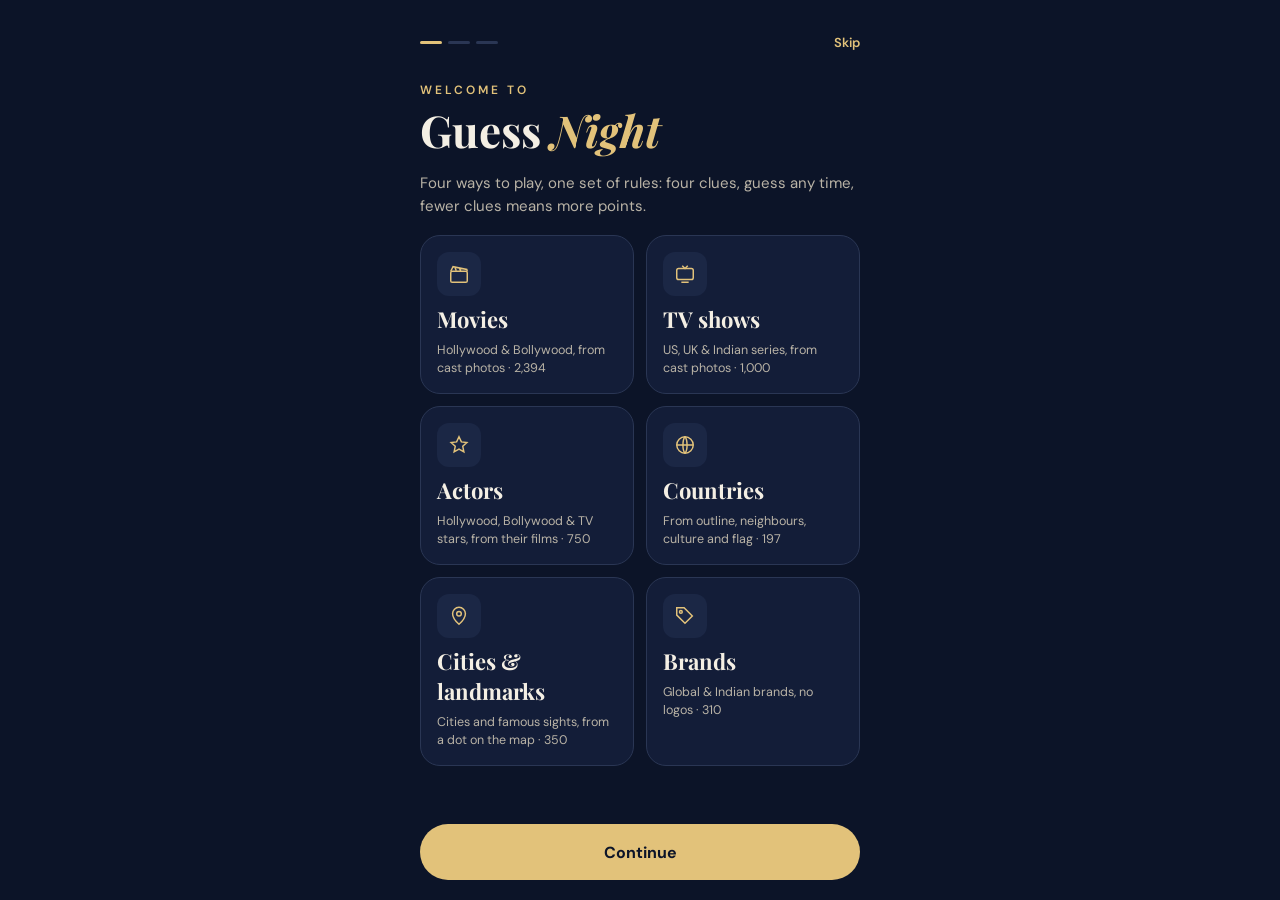
==== commit 2027b550: "Beta: Cities & landmarks pack, second filter, photo credits Co-Authored-By: Claude Opus 5.5 (1M cont" ====
--- a/beta/index.html
+++ b/beta/index.html
@@ -110,6 +110,10 @@
       <div class="label" id="homeFilterLabel"></div>
       <div class="row" style="flex-wrap:wrap;gap:6px" id="homeFilters"></div>
     </div>
+    <div style="display:flex;flex-direction:column;gap:10px" id="homeFilter2Box" hidden>
+      <div class="label" id="homeFilter2Label"></div>
+      <div class="row" style="flex-wrap:wrap;gap:6px" id="homeFilters2"></div>
+    </div>
     <div style="display:flex;flex-direction:column;gap:10px">
       <div class="label">Difficulty</div>
       <div class="seg five" id="homeDiff" role="group" aria-label="Difficulty"><button data-v="supereasy">Super easy</button><button data-v="easy">Easy</button><button data-v="medium">Medium</button><button data-v="hard">Hard</button><button data-v="mixed">Mixed</button></div>
--- a/beta/styles.css
+++ b/beta/styles.css
@@ -318,3 +318,11 @@
     .rticks { display: flex; justify-content: space-between; font-size: 12px; color: var(--muted); text-align: center; margin: 0 2px; }
     .rticks span { width: 22px; text-align: center; }
     #revEnd { color: var(--coral); }
+
+    .map-svg.world { background: #0a1a33; }
+    .map-svg.world .land { fill: #34466f; stroke: #0a1a33; stroke-width: .18; stroke-linejoin: round; }
+    .map-svg.world .dot { fill: var(--gold); }
+    .map-svg.world .ping { fill: none; stroke: var(--gold); stroke-width: .5; opacity: .7; }
+    .place-photo { width: 100%; max-height: 220px; object-fit: cover; border-radius: 6px; display: block; }
+    .credit { font-size: 11px; color: var(--dim, #8a93a8); margin-top: 8px; line-height: 1.4; }
+    .credit a { color: inherit; }
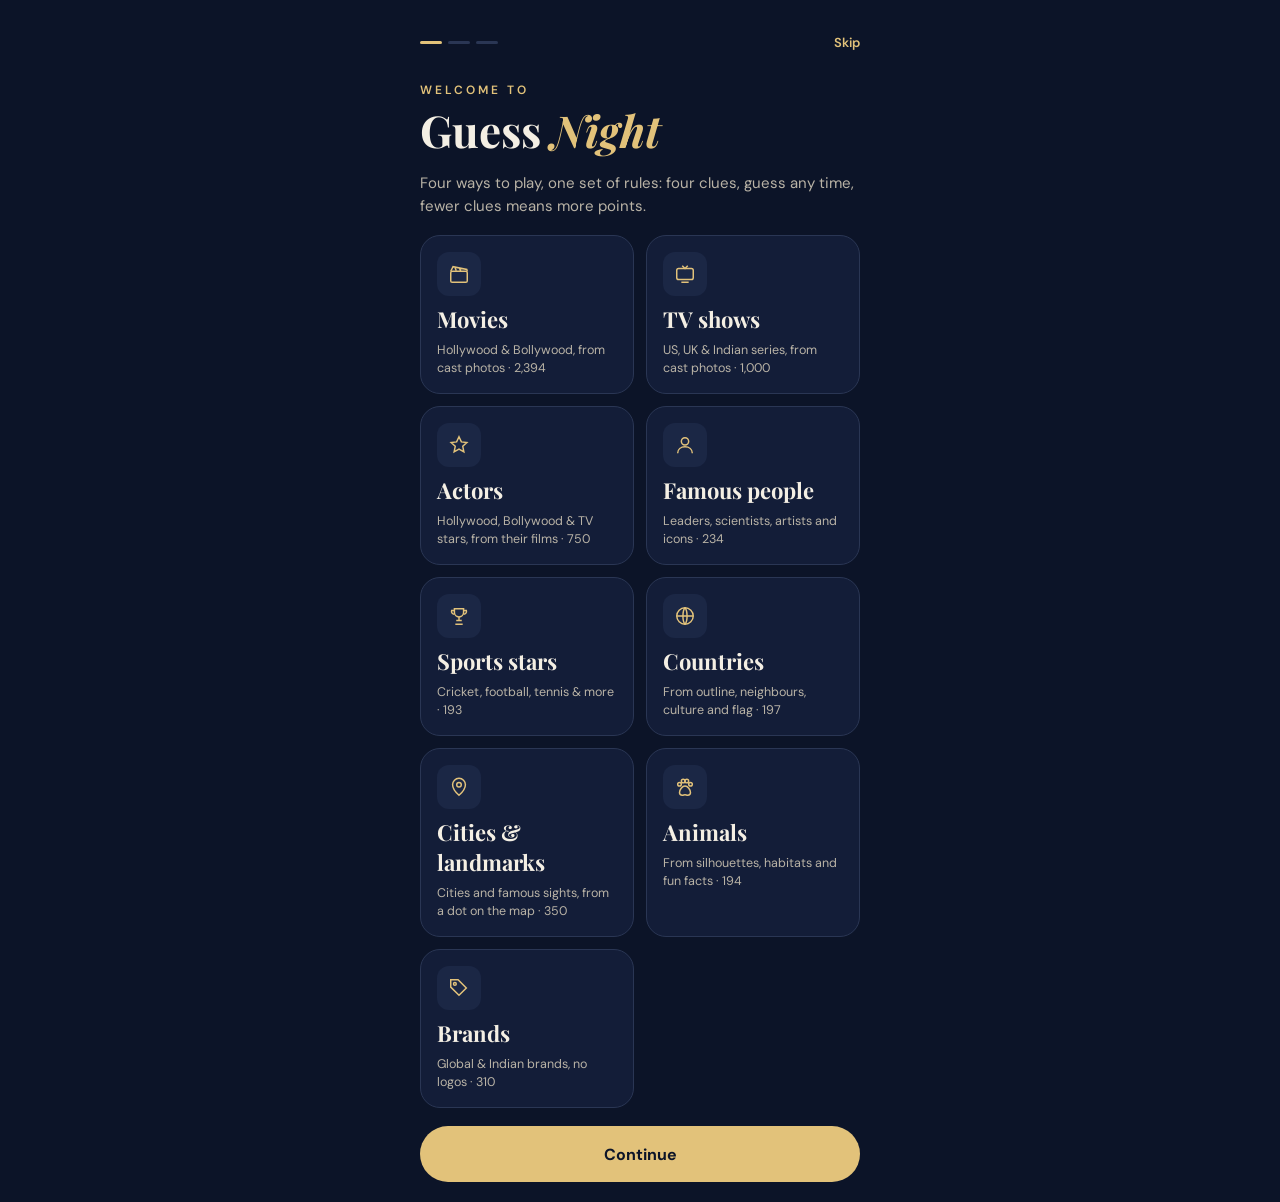
==== commit e29de9c4: "Beta v4.3: Sports stars pack, balanced mixed games Co-Authored-By: Claude Opus 5.5 (1M context) <nor" ====
--- a/beta/index.html
+++ b/beta/index.html
@@ -17,7 +17,7 @@
       gc.dataset.goatcounter = "https://shyam3101.goatcounter.com/count"; document.head.appendChild(gc);
     }
   </script>
-  <link rel="stylesheet" href="styles.css?v=4.2" />
+  <link rel="stylesheet" href="styles.css?v=4.3" />
 </head>
 <body>
 <div id="app">
@@ -340,10 +340,10 @@
 <canvas id="confetti" hidden></canvas>
 <div class="toast" id="toast" hidden role="status"></div>
 
-<script src="packs/manifest.js?v=4.2"></script>
-<script src="core.js?v=4.2"></script>
-<script src="packs.js?v=4.2"></script>
-<script src="game.js?v=4.2"></script>
-<script src="app.js?v=4.2"></script>
+<script src="packs/manifest.js?v=4.3"></script>
+<script src="core.js?v=4.3"></script>
+<script src="packs.js?v=4.3"></script>
+<script src="game.js?v=4.3"></script>
+<script src="app.js?v=4.3"></script>
 </body>
 </html>
--- a/beta/styles.css
+++ b/beta/styles.css
@@ -326,3 +326,23 @@
     .place-photo { width: 100%; max-height: 220px; object-fit: cover; border-radius: 6px; display: block; }
     .credit { font-size: 11px; color: var(--dim, #8a93a8); margin-top: 8px; line-height: 1.4; }
     .credit a { color: inherit; }
+
+    .silhouette, .actor .ph img.silhouette { width: 100%; height: 100%; object-fit: contain; padding: 14px; box-sizing: border-box; filter: invert(84%) sepia(28%) saturate(520%) hue-rotate(2deg) brightness(96%); }
+    .face-html .silhouette { padding: 6px; }
+    .blurshadow { width: 100%; height: 100%; object-fit: cover; filter: blur(9px) grayscale(1) brightness(.95) contrast(1.3); transform: scale(1.1); }
+    .map-svg.cont { width: 100%; height: auto; display: block; background: #0a1a33; border-radius: 6px; margin-bottom: 8px; }
+    .map-svg.cont.sea-on { background: #17406b; }
+    .map-svg.cont path { fill: #2a3757; stroke: #0a1a33; stroke-width: .4; }
+    .map-svg.cont path.on { fill: var(--gold); }
+
+    .actor .ph img.crop { transform: scale(var(--z, 2.6)); transform-origin: 50% 26%; object-position: 50% 20%; }
+    ul.ach { margin: 0; padding-left: 18px; display: flex; flex-direction: column; gap: 6px; line-height: 1.4; }
+
+    .team-board { width: 100%; height: 100%; box-sizing: border-box; padding: 14px 16px; display: flex; flex-direction: column; gap: 8px; overflow: hidden; }
+    .team-board ul { margin: 0; padding: 0; list-style: none; display: flex; flex-direction: column; gap: 6px; font-size: 15px; }
+    .team-board li small { color: var(--muted); margin-left: 4px; }
+    .team-board p { margin: 0; font-size: 16px; line-height: 1.5; }
+    .place-photo.portrait { max-height: 260px; object-position: 50% 20%; }
+    .initials-card { width: 100%; min-height: 160px; display: flex; flex-direction: column; align-items: center; justify-content: center; gap: 6px; border-radius: 6px; background: linear-gradient(135deg, var(--s2), var(--b1)); }
+    .initials-card b { font-family: "Playfair Display", serif; font-size: 56px; color: var(--gold); }
+    .initials-card small { color: var(--muted); font-size: 12px; }
